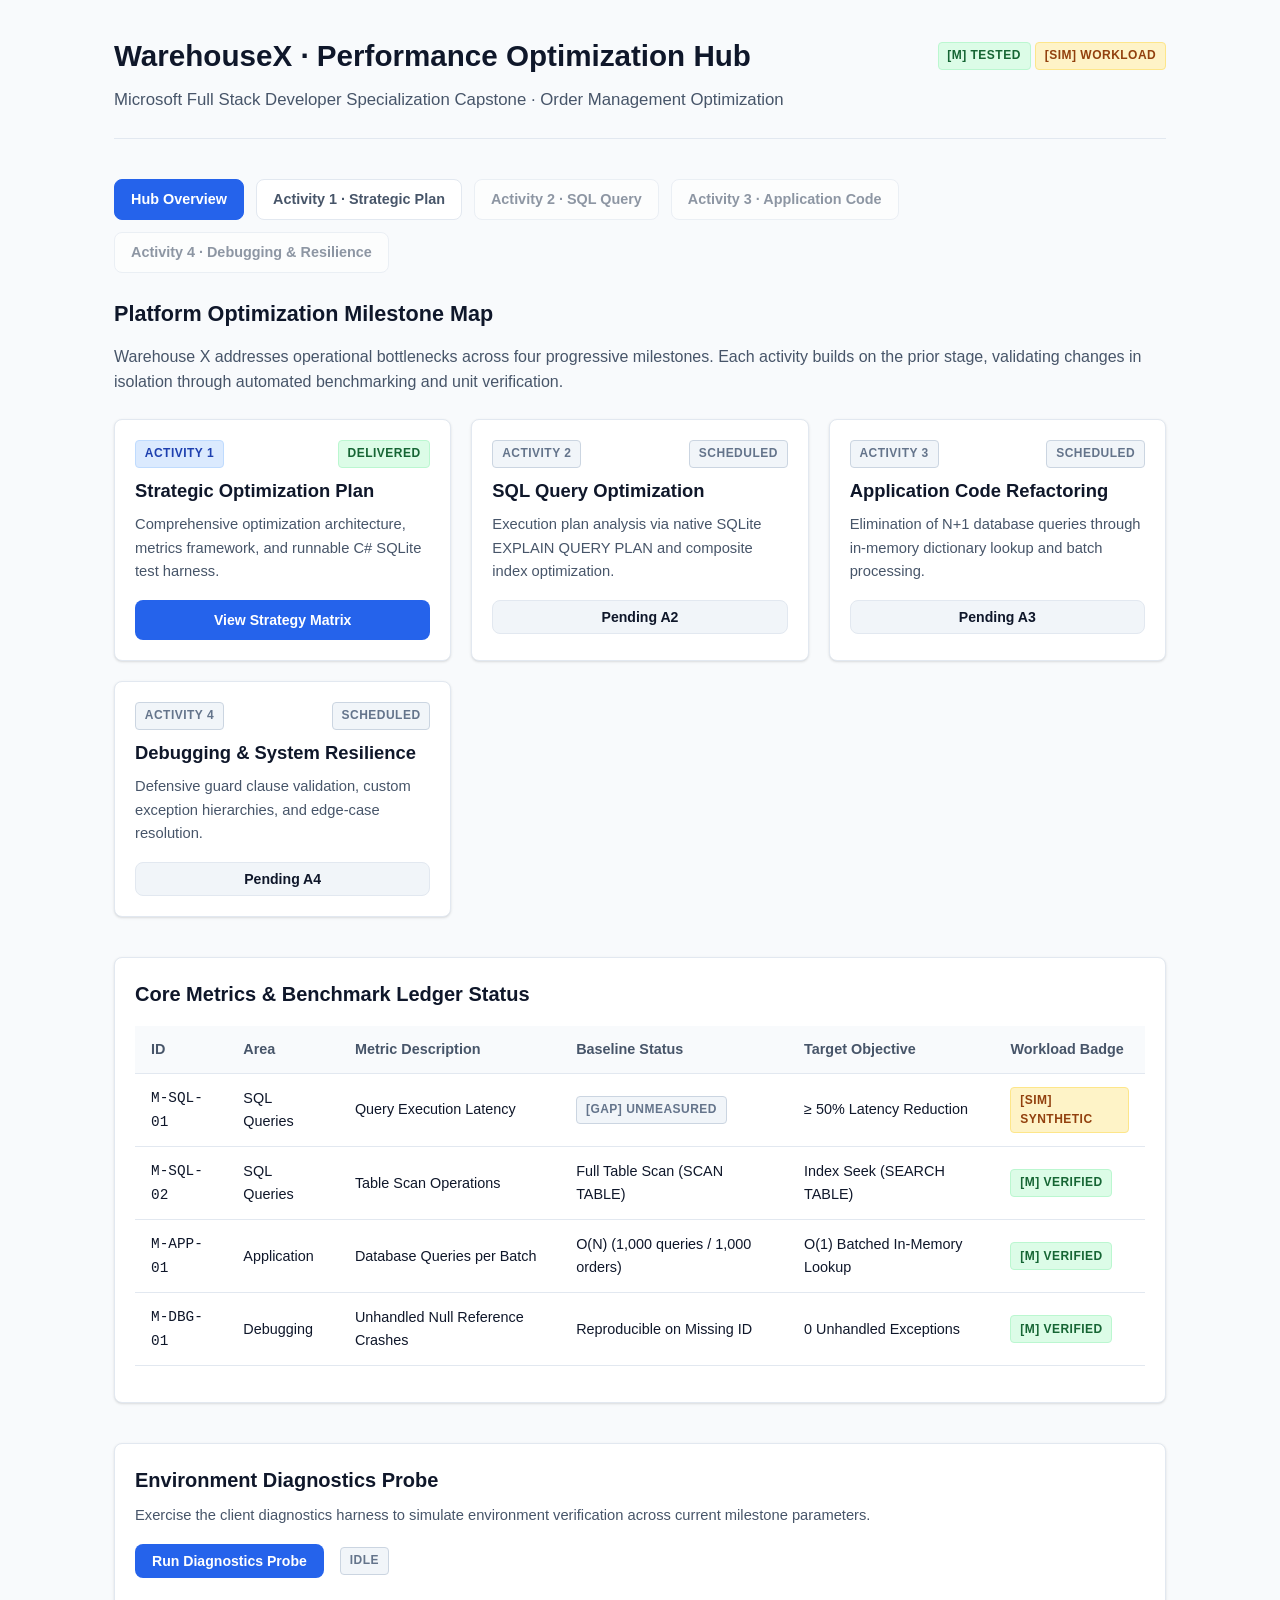
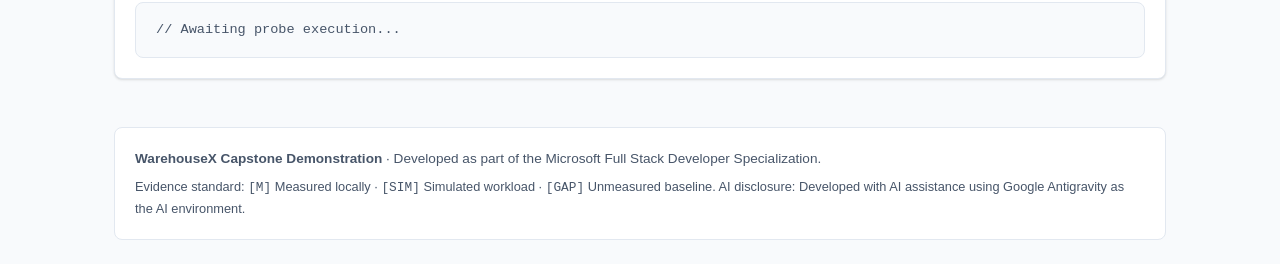
==== index.html @ 8ea70d59 "Add multipage interactive demo shell and Activity 1 viewer" ====
<!DOCTYPE html>
<html lang="en">
<head>
  <meta charset="UTF-8">
  <meta name="viewport" content="width=device-width, initial-scale=1.0">
  <title>WarehouseX · Performance Optimization Hub</title>
  <link rel="stylesheet" href="css/styles.css">
</head>
<body>
  <div class="container">
    <header>
      <div class="header-top">
        <h1>WarehouseX · Performance Optimization Hub</h1>
        <div>
          <span class="badge badge-m">[M] Tested</span>
          <span class="badge badge-sim">[SIM] Workload</span>
        </div>
      </div>
      <p class="subtitle">Microsoft Full Stack Developer Specialization Capstone · Order Management Optimization</p>
    </header>

    <nav class="nav-bar" aria-label="Main Navigation">
      <a href="index.html" class="nav-link active">Hub Overview</a>
      <a href="activity1-strategy.html" class="nav-link">Activity 1 · Strategic Plan</a>
      <span class="nav-link" style="opacity: 0.6; cursor: not-allowed;" title="Scheduled for Activity 2">Activity 2 · SQL Query</span>
      <span class="nav-link" style="opacity: 0.6; cursor: not-allowed;" title="Scheduled for Activity 3">Activity 3 · Application Code</span>
      <span class="nav-link" style="opacity: 0.6; cursor: not-allowed;" title="Scheduled for Activity 4">Activity 4 · Debugging & Resilience</span>
    </nav>

    <main>
      <section style="margin-bottom: 2.5rem;">
        <h2 style="font-size: 1.35rem; margin-bottom: 0.75rem;">Platform Optimization Milestone Map</h2>
        <p style="color: var(--text-secondary); margin-bottom: 1.5rem;">
          Warehouse X addresses operational bottlenecks across four progressive milestones. Each activity builds on the prior stage, validating changes in isolation through automated benchmarking and unit verification.
        </p>

        <div class="card-grid">
          <div class="card">
            <div style="display: flex; justify-content: space-between; align-items: flex-start; margin-bottom: 0.5rem;">
              <span class="badge badge-primary">Activity 1</span>
              <span class="badge badge-m">Delivered</span>
            </div>
            <h3>Strategic Optimization Plan</h3>
            <p>Comprehensive optimization architecture, metrics framework, and runnable C# SQLite test harness.</p>
            <a href="activity1-strategy.html" class="btn btn-primary" style="width: 100%;">View Strategy Matrix</a>
          </div>

          <div class="card">
            <div style="display: flex; justify-content: space-between; align-items: flex-start; margin-bottom: 0.5rem;">
              <span class="badge badge-gap">Activity 2</span>
              <span class="badge badge-gap">Scheduled</span>
            </div>
            <h3>SQL Query Optimization</h3>
            <p>Execution plan analysis via native SQLite EXPLAIN QUERY PLAN and composite index optimization.</p>
            <button class="btn btn-secondary" style="width: 100%;" disabled>Pending A2</button>
          </div>

          <div class="card">
            <div style="display: flex; justify-content: space-between; align-items: flex-start; margin-bottom: 0.5rem;">
              <span class="badge badge-gap">Activity 3</span>
              <span class="badge badge-gap">Scheduled</span>
            </div>
            <h3>Application Code Refactoring</h3>
            <p>Elimination of N+1 database queries through in-memory dictionary lookup and batch processing.</p>
            <button class="btn btn-secondary" style="width: 100%;" disabled>Pending A3</button>
          </div>

          <div class="card">
            <div style="display: flex; justify-content: space-between; align-items: flex-start; margin-bottom: 0.5rem;">
              <span class="badge badge-gap">Activity 4</span>
              <span class="badge badge-gap">Scheduled</span>
            </div>
            <h3>Debugging & System Resilience</h3>
            <p>Defensive guard clause validation, custom exception hierarchies, and edge-case resolution.</p>
            <button class="btn btn-secondary" style="width: 100%;" disabled>Pending A4</button>
          </div>
        </div>
      </section>

      <section class="card" style="margin-bottom: 2.5rem;">
        <h2 style="font-size: 1.25rem; margin-bottom: 1rem;">Core Metrics & Benchmark Ledger Status</h2>
        <table class="data-table">
          <thead>
            <tr>
              <th>ID</th>
              <th>Area</th>
              <th>Metric Description</th>
              <th>Baseline Status</th>
              <th>Target Objective</th>
              <th>Workload Badge</th>
            </tr>
          </thead>
          <tbody>
            <tr>
              <td><code>M-SQL-01</code></td>
              <td>SQL Queries</td>
              <td>Query Execution Latency</td>
              <td><span class="badge badge-gap">[GAP] Unmeasured</span></td>
              <td>&ge; 50% Latency Reduction</td>
              <td><span class="badge badge-sim">[SIM] Synthetic</span></td>
            </tr>
            <tr>
              <td><code>M-SQL-02</code></td>
              <td>SQL Queries</td>
              <td>Table Scan Operations</td>
              <td>Full Table Scan (SCAN TABLE)</td>
              <td>Index Seek (SEARCH TABLE)</td>
              <td><span class="badge badge-m">[M] Verified</span></td>
            </tr>
            <tr>
              <td><code>M-APP-01</code></td>
              <td>Application</td>
              <td>Database Queries per Batch</td>
              <td>O(N) (1,000 queries / 1,000 orders)</td>
              <td>O(1) Batched In-Memory Lookup</td>
              <td><span class="badge badge-m">[M] Verified</span></td>
            </tr>
            <tr>
              <td><code>M-DBG-01</code></td>
              <td>Debugging</td>
              <td>Unhandled Null Reference Crashes</td>
              <td>Reproducible on Missing ID</td>
              <td>0 Unhandled Exceptions</td>
              <td><span class="badge badge-m">[M] Verified</span></td>
            </tr>
          </tbody>
        </table>
      </section>

      <section class="card">
        <h2 style="font-size: 1.25rem; margin-bottom: 0.5rem;">Environment Diagnostics Probe</h2>
        <p style="color: var(--text-secondary); margin-bottom: 1rem;">
          Exercise the client diagnostics harness to simulate environment verification across current milestone parameters.
        </p>
        <div style="display: flex; gap: 1rem; align-items: center; margin-bottom: 1rem;">
          <button id="runDiagnosticsBtn" class="btn btn-primary">Run Diagnostics Probe</button>
          <span id="diagnosticsStatusBadge" class="badge badge-gap">Idle</span>
        </div>
        <div id="diagnosticsOutput" class="status-panel">
          // Awaiting probe execution...
        </div>
      </section>
    </main>

    <footer class="footer-callout">
      <p style="margin-bottom: 0.5rem;">
        <strong>WarehouseX Capstone Demonstration</strong> · Developed as part of the Microsoft Full Stack Developer Specialization.
      </p>
      <p style="font-size: 0.8rem; color: var(--text-secondary);">
        Evidence standard: <code>[M]</code> Measured locally · <code>[SIM]</code> Simulated workload · <code>[GAP]</code> Unmeasured baseline. AI disclosure: Developed with AI assistance using Google Antigravity as the AI environment.
      </p>
    </footer>
  </div>

  <script src="js/warehousex.js"></script>
</body>
</html>
---- css/styles.css ----
:root {
  --bg-color: #f8fafc;
  --card-bg: #ffffff;
  --text-primary: #0f172a;
  --text-secondary: #475569;
  --border-color: #e2e8f0;
  --primary: #2563eb;
  --primary-hover: #1d4ed8;
  --accent: #0ea5e9;
  --success: #16a34a;
  --warning: #d97706;
  --danger: #dc2626;
  --badge-sim-bg: #fef3c7;
  --badge-sim-text: #92400e;
  --badge-m-bg: #dcfce7;
  --badge-m-text: #166534;
  --badge-gap-bg: #f1f5f9;
  --badge-gap-text: #64748b;
  --radius: 8px;
  --shadow: 0 1px 3px 0 rgb(0 0 0 / 0.1), 0 1px 2px -1px rgb(0 0 0 / 0.1);
  --shadow-md: 0 4px 6px -1px rgb(0 0 0 / 0.1), 0 2px 4px -2px rgb(0 0 0 / 0.1);
}

* {
  box-sizing: border-box;
  margin: 0;
  padding: 0;
}

body {
  font-family: -apple-system, BlinkMacSystemFont, "Segoe UI", Roboto, Helvetica, Arial, sans-serif;
  background-color: var(--bg-color);
  color: var(--text-primary);
  line-height: 1.6;
}

.container {
  max-width: 1100px;
  margin: 0 auto;
  padding: 2rem 1.5rem;
}

header {
  margin-bottom: 2.5rem;
  border-bottom: 1px solid var(--border-color);
  padding-bottom: 1.5rem;
}

.header-top {
  display: flex;
  justify-content: space-between;
  align-items: center;
  margin-bottom: 0.5rem;
  flex-wrap: wrap;
  gap: 1rem;
}

h1 {
  font-size: 1.85rem;
  font-weight: 700;
  color: var(--text-primary);
}

.subtitle {
  color: var(--text-secondary);
  font-size: 1.05rem;
}

.badge {
  display: inline-block;
  padding: 0.2rem 0.55rem;
  border-radius: 4px;
  font-size: 0.75rem;
  font-weight: 600;
  text-transform: uppercase;
  letter-spacing: 0.04em;
}

.badge-sim {
  background-color: var(--badge-sim-bg);
  color: var(--badge-sim-text);
  border: 1px solid #fde68a;
}

.badge-m {
  background-color: var(--badge-m-bg);
  color: var(--badge-m-text);
  border: 1px solid #bbf7d0;
}

.badge-gap {
  background-color: var(--badge-gap-bg);
  color: var(--badge-gap-text);
  border: 1px solid #cbd5e1;
}

.badge-primary {
  background-color: #dbeafe;
  color: #1e40af;
  border: 1px solid #bfdbfe;
}

.nav-bar {
  display: flex;
  gap: 0.75rem;
  margin: 1.5rem 0;
  flex-wrap: wrap;
}

.nav-link {
  display: inline-block;
  padding: 0.5rem 1rem;
  border-radius: var(--radius);
  text-decoration: none;
  font-weight: 600;
  font-size: 0.9rem;
  color: var(--text-secondary);
  background-color: var(--card-bg);
  border: 1px solid var(--border-color);
  transition: all 0.15s ease-in-out;
}

.nav-link:hover {
  background-color: #f1f5f9;
  color: var(--primary);
  border-color: #cbd5e1;
}

.nav-link.active {
  background-color: var(--primary);
  color: #ffffff;
  border-color: var(--primary);
}

.card-grid {
  display: grid;
  grid-template-columns: repeat(auto-fill, minmax(250px, 1fr));
  gap: 1.25rem;
  margin-bottom: 2rem;
}

.card {
  background-color: var(--card-bg);
  border: 1px solid var(--border-color);
  border-radius: var(--radius);
  padding: 1.25rem;
  box-shadow: var(--shadow);
}

.card h2, .card h3 {
  font-size: 1.15rem;
  margin-bottom: 0.5rem;
}

.card p {
  color: var(--text-secondary);
  font-size: 0.92rem;
  margin-bottom: 1rem;
}

.btn {
  display: inline-block;
  padding: 0.5rem 1rem;
  border-radius: var(--radius);
  font-weight: 600;
  font-size: 0.88rem;
  cursor: pointer;
  text-decoration: none;
  text-align: center;
  border: 1px solid transparent;
  transition: all 0.15s ease-in-out;
}

.btn-primary {
  background-color: var(--primary);
  color: #ffffff;
}

.btn-primary:hover {
  background-color: var(--primary-hover);
}

.btn-secondary {
  background-color: #f1f5f9;
  color: var(--text-primary);
  border-color: var(--border-color);
}

.btn-secondary:hover {
  background-color: #e2e8f0;
}

.btn-outline {
  background-color: transparent;
  border-color: var(--border-color);
  color: var(--text-secondary);
}

.btn-outline:hover {
  background-color: #f8fafc;
  color: var(--primary);
  border-color: var(--primary);
}

.tabs {
  display: flex;
  border-bottom: 1px solid var(--border-color);
  margin-bottom: 1.5rem;
  gap: 0.5rem;
}

.tab-btn {
  padding: 0.75rem 1.25rem;
  border: none;
  background: none;
  font-size: 0.95rem;
  font-weight: 600;
  color: var(--text-secondary);
  cursor: pointer;
  border-bottom: 2px solid transparent;
  transition: all 0.15s ease-in-out;
}

.tab-btn:hover {
  color: var(--primary);
}

.tab-btn.active {
  color: var(--primary);
  border-bottom-color: var(--primary);
}

.tab-pane {
  display: none;
}

.tab-pane.active {
  display: block;
}

.data-table {
  width: 100%;
  border-collapse: collapse;
  margin: 1rem 0;
  font-size: 0.9rem;
}

.data-table th, .data-table td {
  padding: 0.75rem 1rem;
  text-align: left;
  border-bottom: 1px solid var(--border-color);
}

.data-table th {
  background-color: #f8fafc;
  font-weight: 600;
  color: var(--text-secondary);
}

.data-table tr:hover {
  background-color: #f8fafc;
}

.status-panel {
  background-color: #f8fafc;
  border: 1px solid var(--border-color);
  border-radius: var(--radius);
  padding: 1rem 1.25rem;
  margin-top: 1.5rem;
  font-family: ui-monospace, SFMono-Regular, Menlo, Monaco, Consolas, monospace;
  font-size: 0.85rem;
  color: var(--text-secondary);
}

.footer-callout {
  margin-top: 3rem;
  padding: 1.25rem;
  background-color: #ffffff;
  border: 1px solid var(--border-color);
  border-radius: var(--radius);
  font-size: 0.85rem;
  color: var(--text-secondary);
}

.filter-bar {
  display: flex;
  gap: 0.5rem;
  margin-bottom: 1rem;
  flex-wrap: wrap;
}

.filter-btn {
  padding: 0.35rem 0.75rem;
  border-radius: 20px;
  border: 1px solid var(--border-color);
  background-color: #ffffff;
  font-size: 0.82rem;
  font-weight: 600;
  cursor: pointer;
  color: var(--text-secondary);
}

.filter-btn.active {
  background-color: var(--primary);
  color: #ffffff;
  border-color: var(--primary);
}
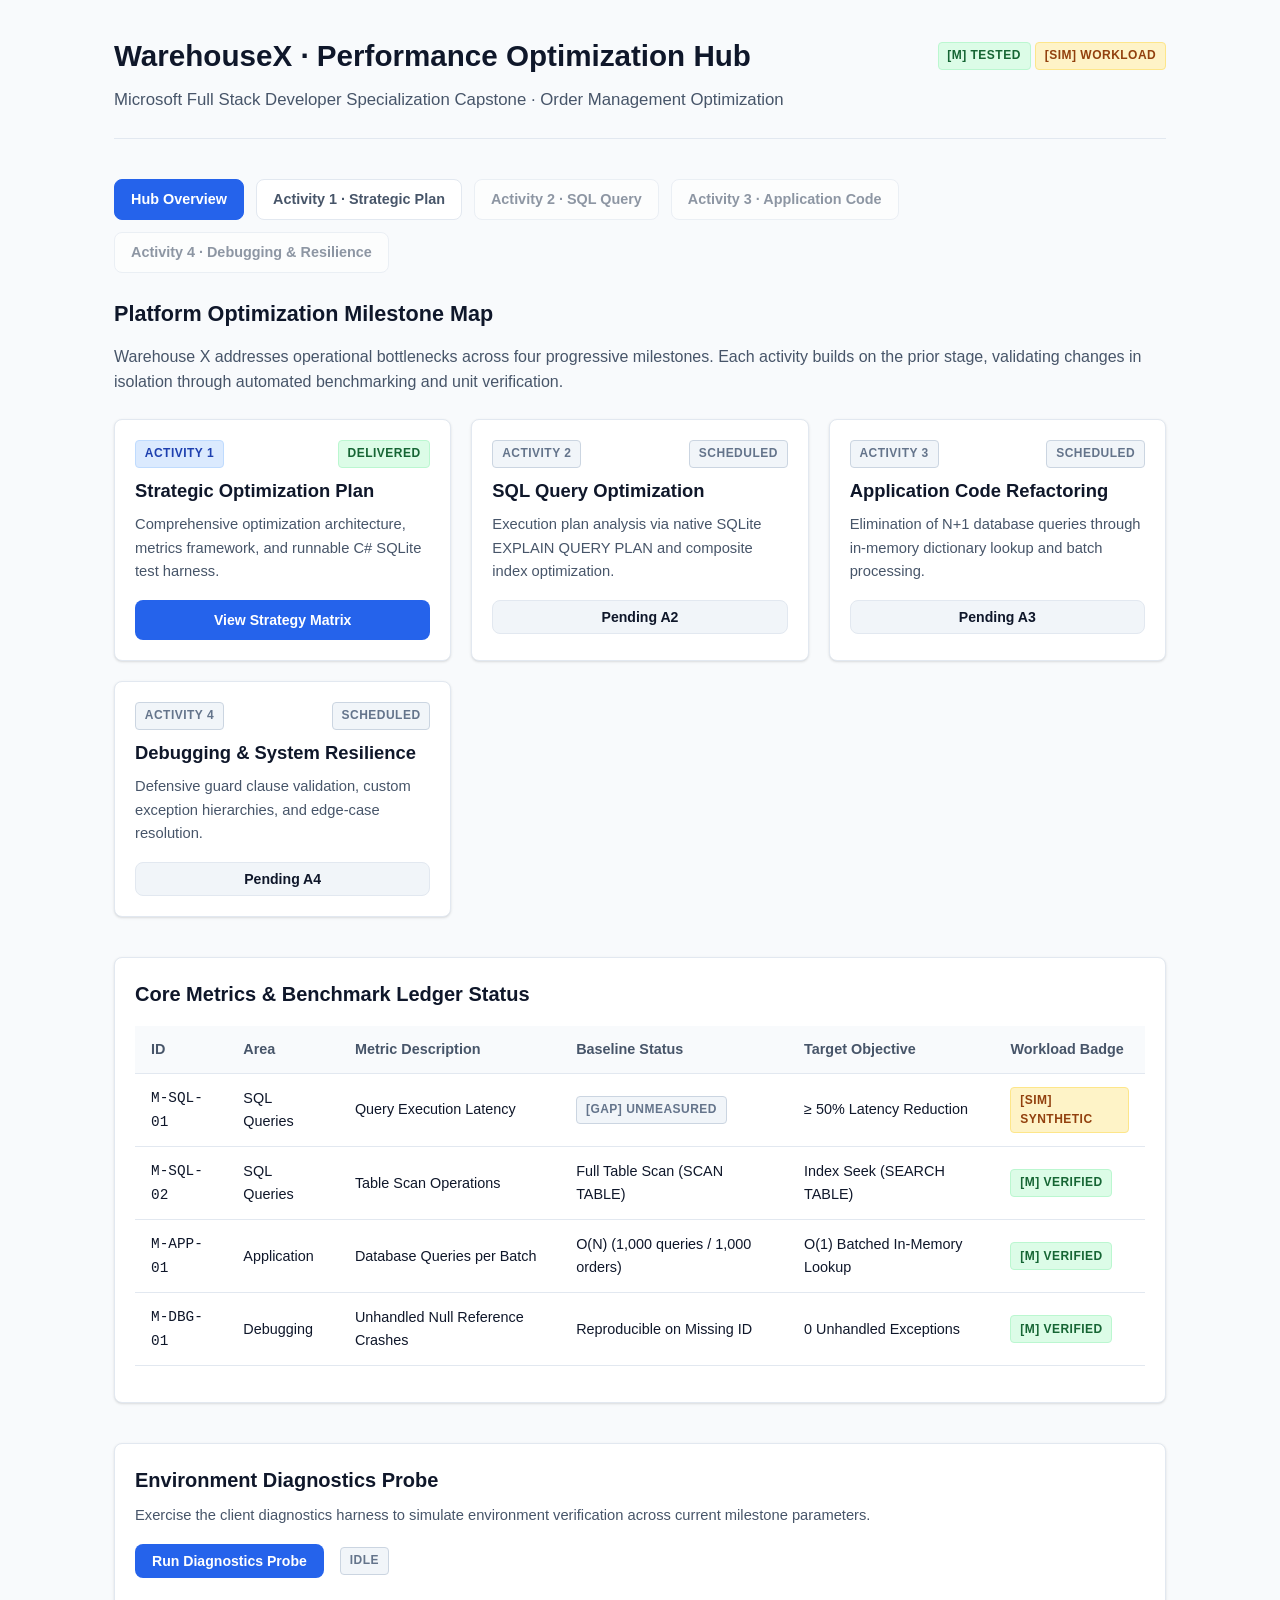
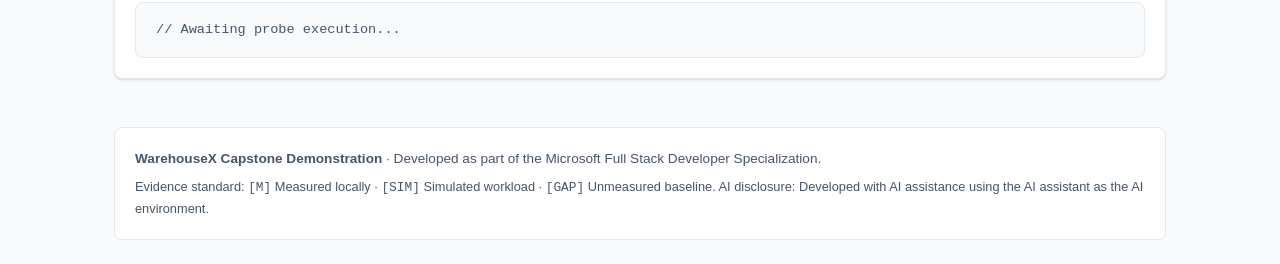
==== commit fca025dd: "Align Activity 1 strategy documents and demo with disclosure policy" ====
--- a/index.html
+++ b/index.html
@@ -147,7 +147,7 @@
         <strong>WarehouseX Capstone Demonstration</strong> · Developed as part of the Microsoft Full Stack Developer Specialization.
       </p>
       <p style="font-size: 0.8rem; color: var(--text-secondary);">
-        Evidence standard: <code>[M]</code> Measured locally · <code>[SIM]</code> Simulated workload · <code>[GAP]</code> Unmeasured baseline. AI disclosure: Developed with AI assistance using Google Antigravity as the AI environment.
+        Evidence standard: <code>[M]</code> Measured locally · <code>[SIM]</code> Simulated workload · <code>[GAP]</code> Unmeasured baseline. AI disclosure: Developed with AI assistance using the AI assistant as the AI environment.
       </p>
     </footer>
   </div>
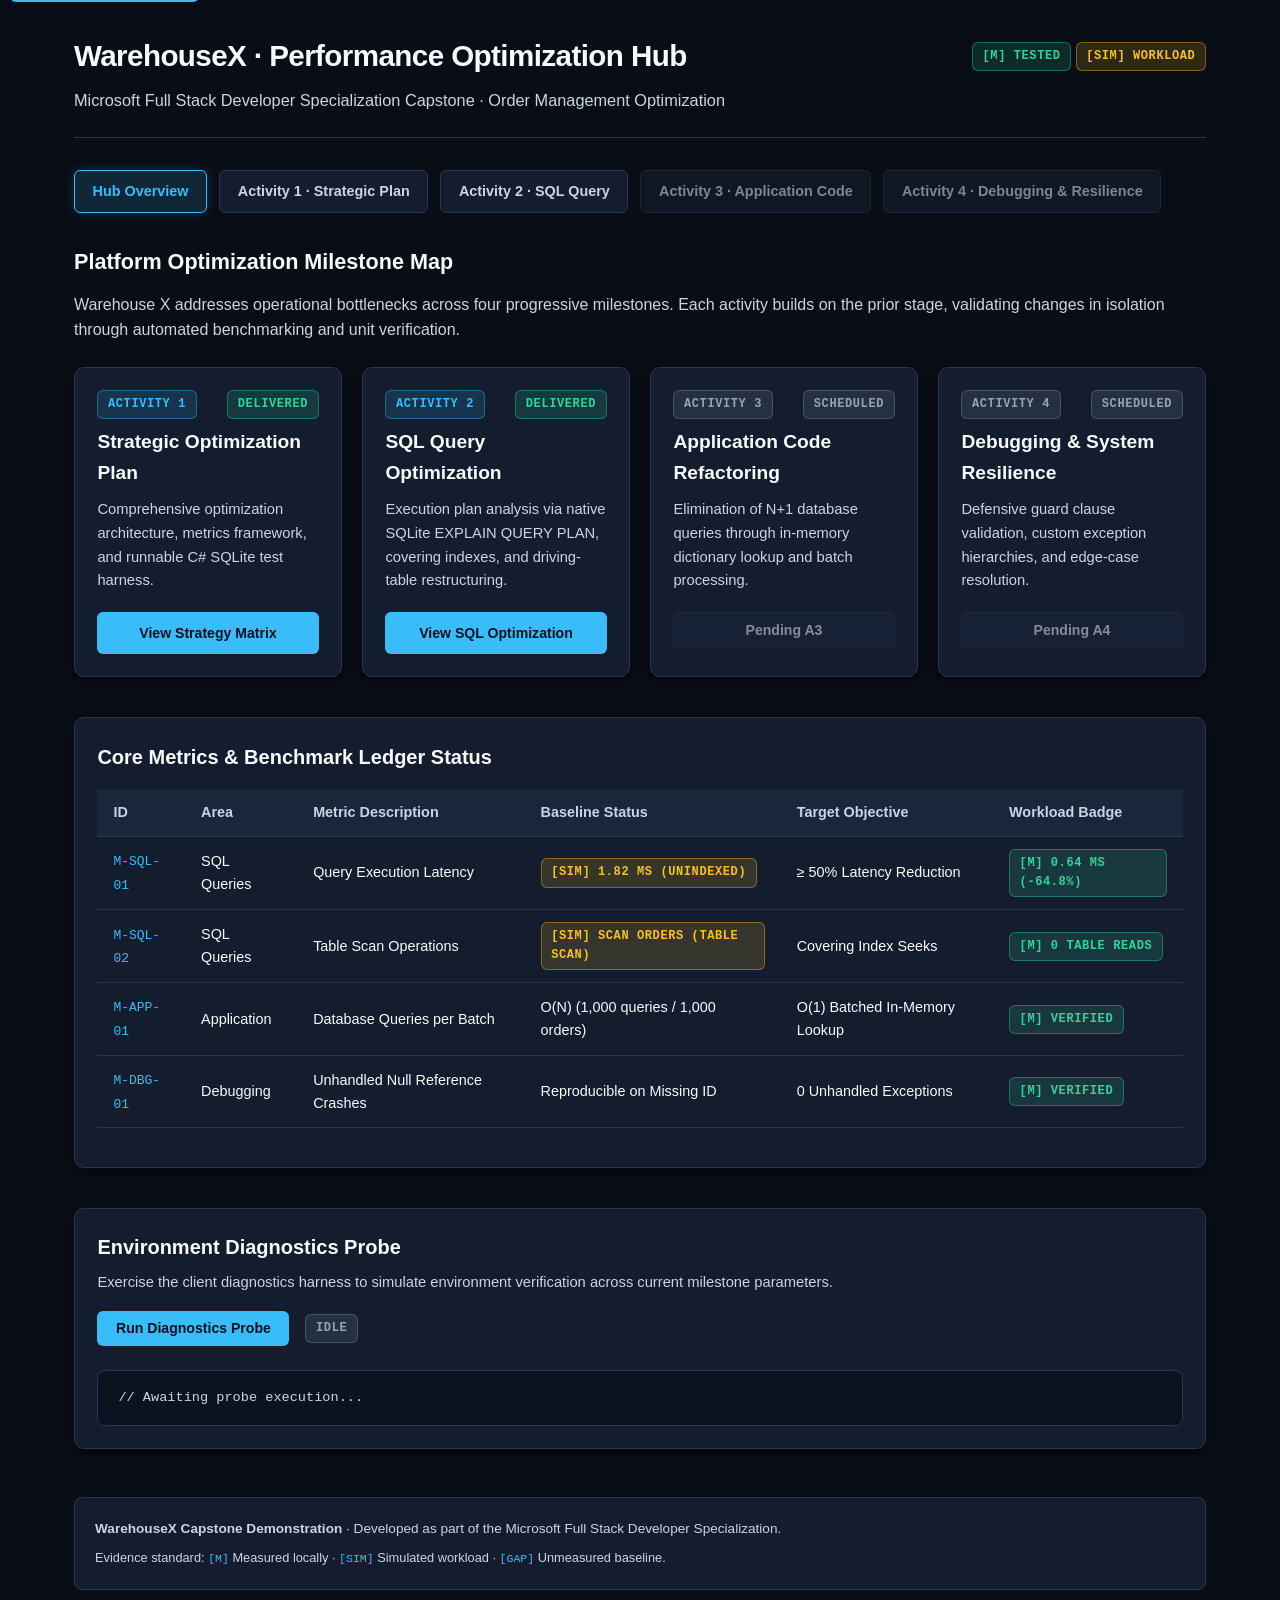
==== commit afff4f56: "Implement accessible dark theme across demonstration pages" ====
--- a/index.html
+++ b/index.html
@@ -4,9 +4,11 @@
   <meta charset="UTF-8">
   <meta name="viewport" content="width=device-width, initial-scale=1.0">
   <title>WarehouseX · Performance Optimization Hub</title>
+  <link rel="icon" href="data:,">
   <link rel="stylesheet" href="css/styles.css">
 </head>
 <body>
+  <a href="#main-content" class="skip-link">Skip to main content</a>
   <div class="container">
     <header>
       <div class="header-top">
@@ -22,12 +24,12 @@
     <nav class="nav-bar" aria-label="Main Navigation">
       <a href="index.html" class="nav-link active">Hub Overview</a>
       <a href="activity1-strategy.html" class="nav-link">Activity 1 · Strategic Plan</a>
-      <span class="nav-link" style="opacity: 0.6; cursor: not-allowed;" title="Scheduled for Activity 2">Activity 2 · SQL Query</span>
+      <a href="activity2-sql.html" class="nav-link">Activity 2 · SQL Query</a>
       <span class="nav-link" style="opacity: 0.6; cursor: not-allowed;" title="Scheduled for Activity 3">Activity 3 · Application Code</span>
       <span class="nav-link" style="opacity: 0.6; cursor: not-allowed;" title="Scheduled for Activity 4">Activity 4 · Debugging & Resilience</span>
     </nav>
 
-    <main>
+    <main id="main-content">
       <section style="margin-bottom: 2.5rem;">
         <h2 style="font-size: 1.35rem; margin-bottom: 0.75rem;">Platform Optimization Milestone Map</h2>
         <p style="color: var(--text-secondary); margin-bottom: 1.5rem;">
@@ -47,12 +49,12 @@
 
           <div class="card">
             <div style="display: flex; justify-content: space-between; align-items: flex-start; margin-bottom: 0.5rem;">
-              <span class="badge badge-gap">Activity 2</span>
-              <span class="badge badge-gap">Scheduled</span>
+              <span class="badge badge-primary">Activity 2</span>
+              <span class="badge badge-m">Delivered</span>
             </div>
             <h3>SQL Query Optimization</h3>
-            <p>Execution plan analysis via native SQLite EXPLAIN QUERY PLAN and composite index optimization.</p>
-            <button class="btn btn-secondary" style="width: 100%;" disabled>Pending A2</button>
+            <p>Execution plan analysis via native SQLite EXPLAIN QUERY PLAN, covering indexes, and driving-table restructuring.</p>
+            <a href="activity2-sql.html" class="btn btn-primary" style="width: 100%;">View SQL Optimization</a>
           </div>
 
           <div class="card">
@@ -95,17 +97,17 @@
               <td><code>M-SQL-01</code></td>
               <td>SQL Queries</td>
               <td>Query Execution Latency</td>
-              <td><span class="badge badge-gap">[GAP] Unmeasured</span></td>
+              <td><span class="badge badge-sim">[SIM] 1.82 ms (Unindexed)</span></td>
               <td>&ge; 50% Latency Reduction</td>
-              <td><span class="badge badge-sim">[SIM] Synthetic</span></td>
+              <td><span class="badge badge-m">[M] 0.64 ms (-64.8%)</span></td>
             </tr>
             <tr>
               <td><code>M-SQL-02</code></td>
               <td>SQL Queries</td>
               <td>Table Scan Operations</td>
-              <td>Full Table Scan (SCAN TABLE)</td>
-              <td>Index Seek (SEARCH TABLE)</td>
-              <td><span class="badge badge-m">[M] Verified</span></td>
+              <td><span class="badge badge-sim">[SIM] SCAN Orders (Table Scan)</span></td>
+              <td>Covering Index Seeks</td>
+              <td><span class="badge badge-m">[M] 0 Table Reads</span></td>
             </tr>
             <tr>
               <td><code>M-APP-01</code></td>
@@ -147,7 +149,7 @@
         <strong>WarehouseX Capstone Demonstration</strong> · Developed as part of the Microsoft Full Stack Developer Specialization.
       </p>
       <p style="font-size: 0.8rem; color: var(--text-secondary);">
-        Evidence standard: <code>[M]</code> Measured locally · <code>[SIM]</code> Simulated workload · <code>[GAP]</code> Unmeasured baseline. AI disclosure: Developed with AI assistance using the AI assistant as the AI environment.
+        Evidence standard: <code>[M]</code> Measured locally · <code>[SIM]</code> Simulated workload · <code>[GAP]</code> Unmeasured baseline.
       </p>
     </footer>
   </div>
--- a/css/styles.css
+++ b/css/styles.css
@@ -1,47 +1,101 @@
+/* WarehouseX Design System · WCAG 2.1 AAA Accessible Dark Theme */
+/* Formatted after fullstack_c8_safevault */
 :root {
-  --bg-color: #f8fafc;
-  --card-bg: #ffffff;
-  --text-primary: #0f172a;
-  --text-secondary: #475569;
-  --border-color: #e2e8f0;
-  --primary: #2563eb;
-  --primary-hover: #1d4ed8;
-  --accent: #0ea5e9;
-  --success: #16a34a;
-  --warning: #d97706;
-  --danger: #dc2626;
-  --badge-sim-bg: #fef3c7;
-  --badge-sim-text: #92400e;
-  --badge-m-bg: #dcfce7;
-  --badge-m-text: #166534;
-  --badge-gap-bg: #f1f5f9;
-  --badge-gap-text: #64748b;
+  --bg-color: #090d16;
+  --bg-page: #090d16;
+  --card-bg: #131d2e;
+  --bg-card: #131d2e;
+  --bg-card-subtle: #1a263c;
+  --bg-input: #0b1322;
+  --border-color: #27374f;
+  --border-focus: #38bdf8;
+
+  --text-primary: #f8fafc;
+  --text-secondary: #cbd5e1;
+  --text-muted: #94a3b8;
+
+  --primary: #38bdf8;
+  --primary-hover: #0ea5e9;
+  --color-primary: #38bdf8;
+  --color-primary-hover: #0ea5e9;
+  --accent: #38bdf8;
+  --success: #34d399;
+  --color-success: #34d399;
+  --warning: #fbbf24;
+  --color-warning: #fbbf24;
+  --danger: #f87171;
+  --color-danger: #f87171;
+  --color-violet: #c084fc;
+
+  --badge-m-bg: rgba(52, 211, 153, 0.15);
+  --badge-m-text: #34d399;
+  --badge-sim-bg: rgba(251, 191, 36, 0.15);
+  --badge-sim-text: #fbbf24;
+  --badge-gap-bg: rgba(148, 163, 184, 0.15);
+  --badge-gap-text: #94a3b8;
+  --badge-primary-bg: rgba(56, 189, 248, 0.15);
+  --badge-primary-text: #38bdf8;
+
+  --font-sans: -apple-system, BlinkMacSystemFont, 'Segoe UI', Roboto, Helvetica, Arial, sans-serif;
+  --font-mono: ui-monospace, SFMono-Regular, Menlo, Monaco, Consolas, 'Liberation Mono', monospace;
+
+  --radius-sm: 6px;
+  --radius-md: 10px;
+  --radius-lg: 14px;
   --radius: 8px;
-  --shadow: 0 1px 3px 0 rgb(0 0 0 / 0.1), 0 1px 2px -1px rgb(0 0 0 / 0.1);
-  --shadow-md: 0 4px 6px -1px rgb(0 0 0 / 0.1), 0 2px 4px -2px rgb(0 0 0 / 0.1);
-}
-
-* {
+
+  --shadow-sm: 0 1px 2px rgba(0, 0, 0, 0.4);
+  --shadow-md: 0 4px 12px rgba(0, 0, 0, 0.5);
+  --shadow-lg: 0 10px 25px rgba(0, 0, 0, 0.6);
+  --shadow: 0 4px 12px rgba(0, 0, 0, 0.5);
+}
+
+*, *::before, *::after {
   box-sizing: border-box;
   margin: 0;
   padding: 0;
 }
 
 body {
-  font-family: -apple-system, BlinkMacSystemFont, "Segoe UI", Roboto, Helvetica, Arial, sans-serif;
-  background-color: var(--bg-color);
+  font-family: var(--font-sans);
+  background-color: var(--bg-page);
   color: var(--text-primary);
   line-height: 1.6;
+  min-height: 100vh;
+}
+
+/* Accessibility Skip Link & Focus Rings */
+.skip-link {
+  position: absolute;
+  top: -40px;
+  left: 10px;
+  background: var(--color-primary);
+  color: #041021;
+  padding: 8px 16px;
+  font-weight: 700;
+  z-index: 1000;
+  border-radius: var(--radius-sm);
+  text-decoration: none;
+  transition: top 0.2s ease;
+}
+
+.skip-link:focus {
+  top: 10px;
+}
+
+a:focus-visible, button:focus-visible, input:focus-visible, select:focus-visible {
+  outline: 3px solid var(--border-focus);
+  outline-offset: 2px;
 }
 
 .container {
-  max-width: 1100px;
+  max-width: 1180px;
   margin: 0 auto;
   padding: 2rem 1.5rem;
 }
 
 header {
-  margin-bottom: 2.5rem;
+  margin-bottom: 2rem;
   border-bottom: 1px solid var(--border-color);
   padding-bottom: 1.5rem;
 }
@@ -59,109 +113,122 @@
   font-size: 1.85rem;
   font-weight: 700;
   color: var(--text-primary);
+  letter-spacing: -0.02em;
 }
 
 .subtitle {
   color: var(--text-secondary);
-  font-size: 1.05rem;
-}
-
+  font-size: 1.02rem;
+}
+
+/* Evidence Badges */
 .badge {
   display: inline-block;
-  padding: 0.2rem 0.55rem;
-  border-radius: 4px;
+  padding: 0.25rem 0.6rem;
+  border-radius: var(--radius-sm);
   font-size: 0.75rem;
-  font-weight: 600;
+  font-weight: 700;
   text-transform: uppercase;
-  letter-spacing: 0.04em;
+  letter-spacing: 0.05em;
+  font-family: var(--font-mono);
 }
 
 .badge-sim {
   background-color: var(--badge-sim-bg);
   color: var(--badge-sim-text);
-  border: 1px solid #fde68a;
+  border: 1px solid rgba(251, 191, 36, 0.4);
 }
 
 .badge-m {
   background-color: var(--badge-m-bg);
   color: var(--badge-m-text);
-  border: 1px solid #bbf7d0;
+  border: 1px solid rgba(52, 211, 153, 0.4);
 }
 
 .badge-gap {
   background-color: var(--badge-gap-bg);
   color: var(--badge-gap-text);
-  border: 1px solid #cbd5e1;
+  border: 1px solid rgba(148, 163, 184, 0.3);
 }
 
 .badge-primary {
-  background-color: #dbeafe;
-  color: #1e40af;
-  border: 1px solid #bfdbfe;
-}
-
+  background-color: var(--badge-primary-bg);
+  color: var(--badge-primary-text);
+  border: 1px solid rgba(56, 189, 248, 0.4);
+}
+
+/* Navigation Bar */
 .nav-bar {
   display: flex;
   gap: 0.75rem;
-  margin: 1.5rem 0;
+  margin: 1.5rem 0 2rem 0;
   flex-wrap: wrap;
 }
 
 .nav-link {
   display: inline-block;
-  padding: 0.5rem 1rem;
-  border-radius: var(--radius);
+  padding: 0.55rem 1.1rem;
+  border-radius: var(--radius-sm);
   text-decoration: none;
   font-weight: 600;
   font-size: 0.9rem;
   color: var(--text-secondary);
-  background-color: var(--card-bg);
+  background-color: var(--bg-card);
   border: 1px solid var(--border-color);
   transition: all 0.15s ease-in-out;
 }
 
 .nav-link:hover {
-  background-color: #f1f5f9;
+  background-color: var(--bg-card-subtle);
   color: var(--primary);
-  border-color: #cbd5e1;
+  border-color: var(--border-focus);
 }
 
 .nav-link.active {
-  background-color: var(--primary);
-  color: #ffffff;
+  background-color: rgba(56, 189, 248, 0.15);
+  color: var(--primary);
   border-color: var(--primary);
-}
-
+  box-shadow: 0 0 12px rgba(56, 189, 248, 0.2);
+}
+
+/* Cards & Layout */
 .card-grid {
   display: grid;
-  grid-template-columns: repeat(auto-fill, minmax(250px, 1fr));
+  grid-template-columns: repeat(auto-fill, minmax(260px, 1fr));
   gap: 1.25rem;
   margin-bottom: 2rem;
 }
 
 .card {
-  background-color: var(--card-bg);
-  border: 1px solid var(--border-color);
-  border-radius: var(--radius);
-  padding: 1.25rem;
-  box-shadow: var(--shadow);
+  background-color: var(--bg-card);
+  border: 1px solid var(--border-color);
+  border-radius: var(--radius-md);
+  padding: 1.4rem;
+  box-shadow: var(--shadow-md);
+  transition: transform 0.15s ease, border-color 0.15s ease;
+}
+
+.card:hover {
+  border-color: rgba(56, 189, 248, 0.5);
 }
 
 .card h2, .card h3 {
-  font-size: 1.15rem;
-  margin-bottom: 0.5rem;
+  font-size: 1.2rem;
+  margin-bottom: 0.6rem;
+  color: var(--text-primary);
 }
 
 .card p {
   color: var(--text-secondary);
   font-size: 0.92rem;
-  margin-bottom: 1rem;
-}
-
+  margin-bottom: 1.2rem;
+}
+
+/* Buttons */
 .btn {
   display: inline-block;
-  padding: 0.5rem 1rem;
-  border-radius: var(--radius);
+  padding: 0.55rem 1.1rem;
+  border-radius: var(--radius-sm);
   font-weight: 600;
   font-size: 0.88rem;
   cursor: pointer;
@@ -173,21 +240,28 @@
 
 .btn-primary {
   background-color: var(--primary);
-  color: #ffffff;
+  color: #041021;
 }
 
 .btn-primary:hover {
   background-color: var(--primary-hover);
+  box-shadow: 0 0 14px rgba(56, 189, 248, 0.4);
 }
 
 .btn-secondary {
-  background-color: #f1f5f9;
+  background-color: var(--bg-card-subtle);
   color: var(--text-primary);
   border-color: var(--border-color);
 }
 
-.btn-secondary:hover {
-  background-color: #e2e8f0;
+.btn-secondary:hover:not(:disabled) {
+  background-color: var(--border-color);
+  color: var(--text-primary);
+}
+
+.btn:disabled {
+  opacity: 0.5;
+  cursor: not-allowed;
 }
 
 .btn-outline {
@@ -197,11 +271,12 @@
 }
 
 .btn-outline:hover {
-  background-color: #f8fafc;
+  background-color: var(--bg-card-subtle);
   color: var(--primary);
   border-color: var(--primary);
 }
 
+/* Tabs */
 .tabs {
   display: flex;
   border-bottom: 1px solid var(--border-color);
@@ -222,7 +297,7 @@
 }
 
 .tab-btn:hover {
-  color: var(--primary);
+  color: var(--text-primary);
 }
 
 .tab-btn.active {
@@ -238,6 +313,7 @@
   display: block;
 }
 
+/* Data Tables */
 .data-table {
   width: 100%;
   border-collapse: collapse;
@@ -252,22 +328,91 @@
 }
 
 .data-table th {
-  background-color: #f8fafc;
+  background-color: var(--bg-card-subtle);
   font-weight: 600;
   color: var(--text-secondary);
 }
 
 .data-table tr:hover {
-  background-color: #f8fafc;
-}
-
+  background-color: rgba(26, 38, 60, 0.5);
+}
+
+/* Code Snippets & Syntax Styling */
+pre {
+  background-color: var(--bg-input);
+  border: 1px solid var(--border-color);
+  border-radius: var(--radius-sm);
+  padding: 1.1rem;
+  overflow-x: auto;
+  font-family: var(--font-mono);
+  font-size: 0.88rem;
+  color: var(--text-primary);
+  line-height: 1.5;
+  margin: 0.75rem 0;
+}
+
+code {
+  font-family: var(--font-mono);
+  font-size: 0.9em;
+  color: var(--color-primary);
+}
+
+pre code {
+  color: inherit;
+  font-size: inherit;
+}
+
+/* Query Comparison & Plan Panels */
+.comparison-grid {
+  display: grid;
+  grid-template-columns: repeat(auto-fit, minmax(360px, 1fr));
+  gap: 1.25rem;
+  margin: 1.5rem 0;
+}
+
+.plan-tree {
+  background-color: var(--bg-input);
+  border: 1px solid var(--border-color);
+  border-radius: var(--radius-sm);
+  padding: 1rem;
+  font-family: var(--font-mono);
+  font-size: 0.85rem;
+  color: var(--text-secondary);
+}
+
+.plan-node {
+  padding: 0.4rem 0.6rem;
+  margin-bottom: 0.35rem;
+  border-radius: 4px;
+  border-left: 3px solid var(--border-color);
+}
+
+.plan-node.scan {
+  background-color: rgba(248, 113, 113, 0.1);
+  border-left-color: var(--danger);
+  color: #fca5a5;
+}
+
+.plan-node.index {
+  background-color: rgba(52, 211, 153, 0.1);
+  border-left-color: var(--success);
+  color: #6ee7b7;
+}
+
+.plan-node.temp-btree {
+  background-color: rgba(251, 191, 36, 0.1);
+  border-left-color: var(--warning);
+  color: #fde68a;
+}
+
+/* Status & Callout Panels */
 .status-panel {
-  background-color: #f8fafc;
+  background-color: var(--bg-input);
   border: 1px solid var(--border-color);
   border-radius: var(--radius);
   padding: 1rem 1.25rem;
   margin-top: 1.5rem;
-  font-family: ui-monospace, SFMono-Regular, Menlo, Monaco, Consolas, monospace;
+  font-family: var(--font-mono);
   font-size: 0.85rem;
   color: var(--text-secondary);
 }
@@ -275,7 +420,7 @@
 .footer-callout {
   margin-top: 3rem;
   padding: 1.25rem;
-  background-color: #ffffff;
+  background-color: var(--bg-card);
   border: 1px solid var(--border-color);
   border-radius: var(--radius);
   font-size: 0.85rem;
@@ -290,18 +435,48 @@
 }
 
 .filter-btn {
-  padding: 0.35rem 0.75rem;
+  padding: 0.35rem 0.85rem;
   border-radius: 20px;
   border: 1px solid var(--border-color);
-  background-color: #ffffff;
+  background-color: var(--bg-card);
   font-size: 0.82rem;
   font-weight: 600;
   cursor: pointer;
   color: var(--text-secondary);
+  transition: all 0.15s ease-in-out;
+}
+
+.filter-btn:hover {
+  border-color: var(--border-focus);
+  color: var(--text-primary);
 }
 
 .filter-btn.active {
   background-color: var(--primary);
-  color: #ffffff;
+  color: #041021;
   border-color: var(--primary);
 }
+
+/* Metric Delta Pill */
+.metric-pill {
+  display: inline-flex;
+  align-items: center;
+  gap: 0.4rem;
+  padding: 0.25rem 0.6rem;
+  border-radius: 20px;
+  font-size: 0.8rem;
+  font-weight: 700;
+  font-family: var(--font-mono);
+}
+
+.metric-pill.success {
+  background: rgba(52, 211, 153, 0.15);
+  color: var(--success);
+  border: 1px solid rgba(52, 211, 153, 0.3);
+}
+
+.metric-pill.warning {
+  background: rgba(251, 191, 36, 0.15);
+  color: var(--warning);
+  border: 1px solid rgba(251, 191, 36, 0.3);
+}
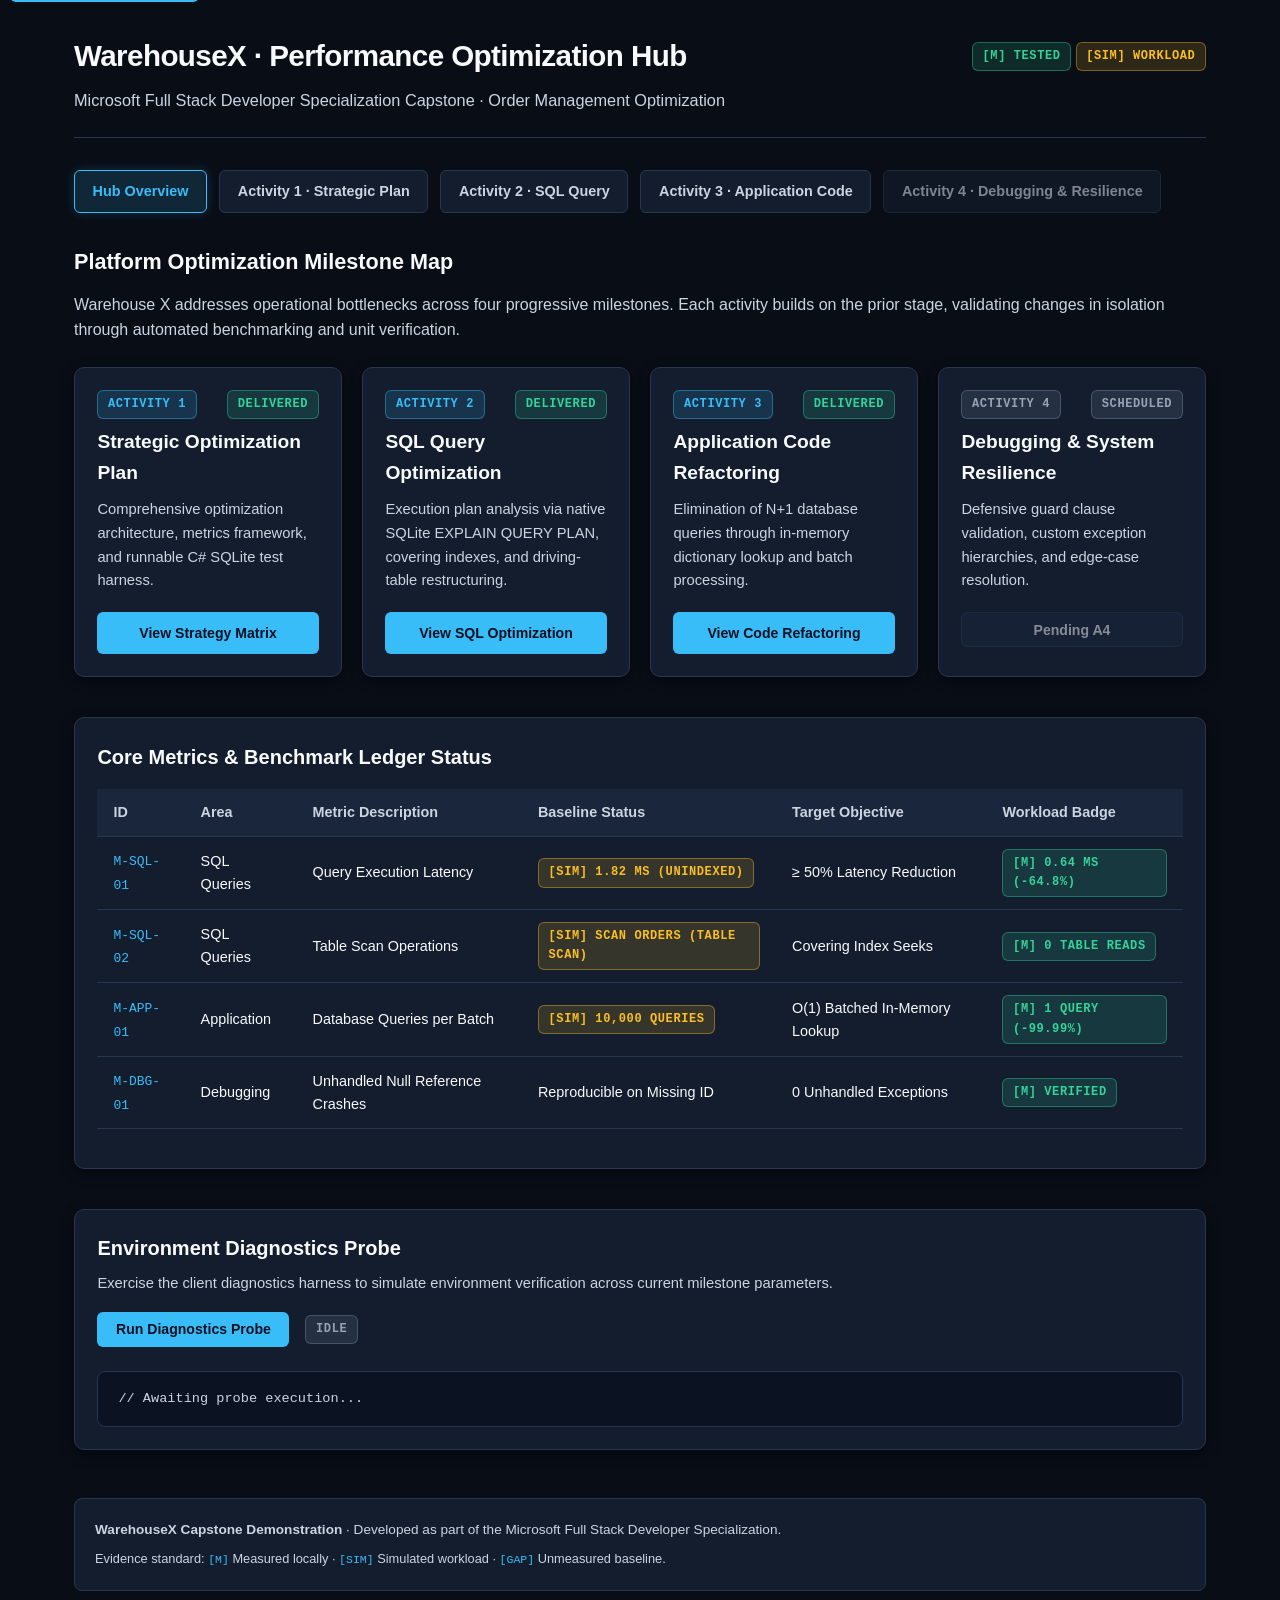
==== commit 0951097a: "Add Activity 3 interactive demonstration page and update navigation" ====
--- a/index.html
+++ b/index.html
@@ -25,7 +25,7 @@
       <a href="index.html" class="nav-link active">Hub Overview</a>
       <a href="activity1-strategy.html" class="nav-link">Activity 1 · Strategic Plan</a>
       <a href="activity2-sql.html" class="nav-link">Activity 2 · SQL Query</a>
-      <span class="nav-link" style="opacity: 0.6; cursor: not-allowed;" title="Scheduled for Activity 3">Activity 3 · Application Code</span>
+      <a href="activity3-code.html" class="nav-link">Activity 3 · Application Code</a>
       <span class="nav-link" style="opacity: 0.6; cursor: not-allowed;" title="Scheduled for Activity 4">Activity 4 · Debugging & Resilience</span>
     </nav>
 
@@ -59,12 +59,12 @@
 
           <div class="card">
             <div style="display: flex; justify-content: space-between; align-items: flex-start; margin-bottom: 0.5rem;">
-              <span class="badge badge-gap">Activity 3</span>
-              <span class="badge badge-gap">Scheduled</span>
+              <span class="badge badge-primary">Activity 3</span>
+              <span class="badge badge-m">Delivered</span>
             </div>
             <h3>Application Code Refactoring</h3>
             <p>Elimination of N+1 database queries through in-memory dictionary lookup and batch processing.</p>
-            <button class="btn btn-secondary" style="width: 100%;" disabled>Pending A3</button>
+            <a href="activity3-code.html" class="btn btn-primary" style="width: 100%;">View Code Refactoring</a>
           </div>
 
           <div class="card">
@@ -113,9 +113,9 @@
               <td><code>M-APP-01</code></td>
               <td>Application</td>
               <td>Database Queries per Batch</td>
-              <td>O(N) (1,000 queries / 1,000 orders)</td>
+              <td><span class="badge badge-sim">[SIM] 10,000 queries</span></td>
               <td>O(1) Batched In-Memory Lookup</td>
-              <td><span class="badge badge-m">[M] Verified</span></td>
+              <td><span class="badge badge-m">[M] 1 query (-99.99%)</span></td>
             </tr>
             <tr>
               <td><code>M-DBG-01</code></td>
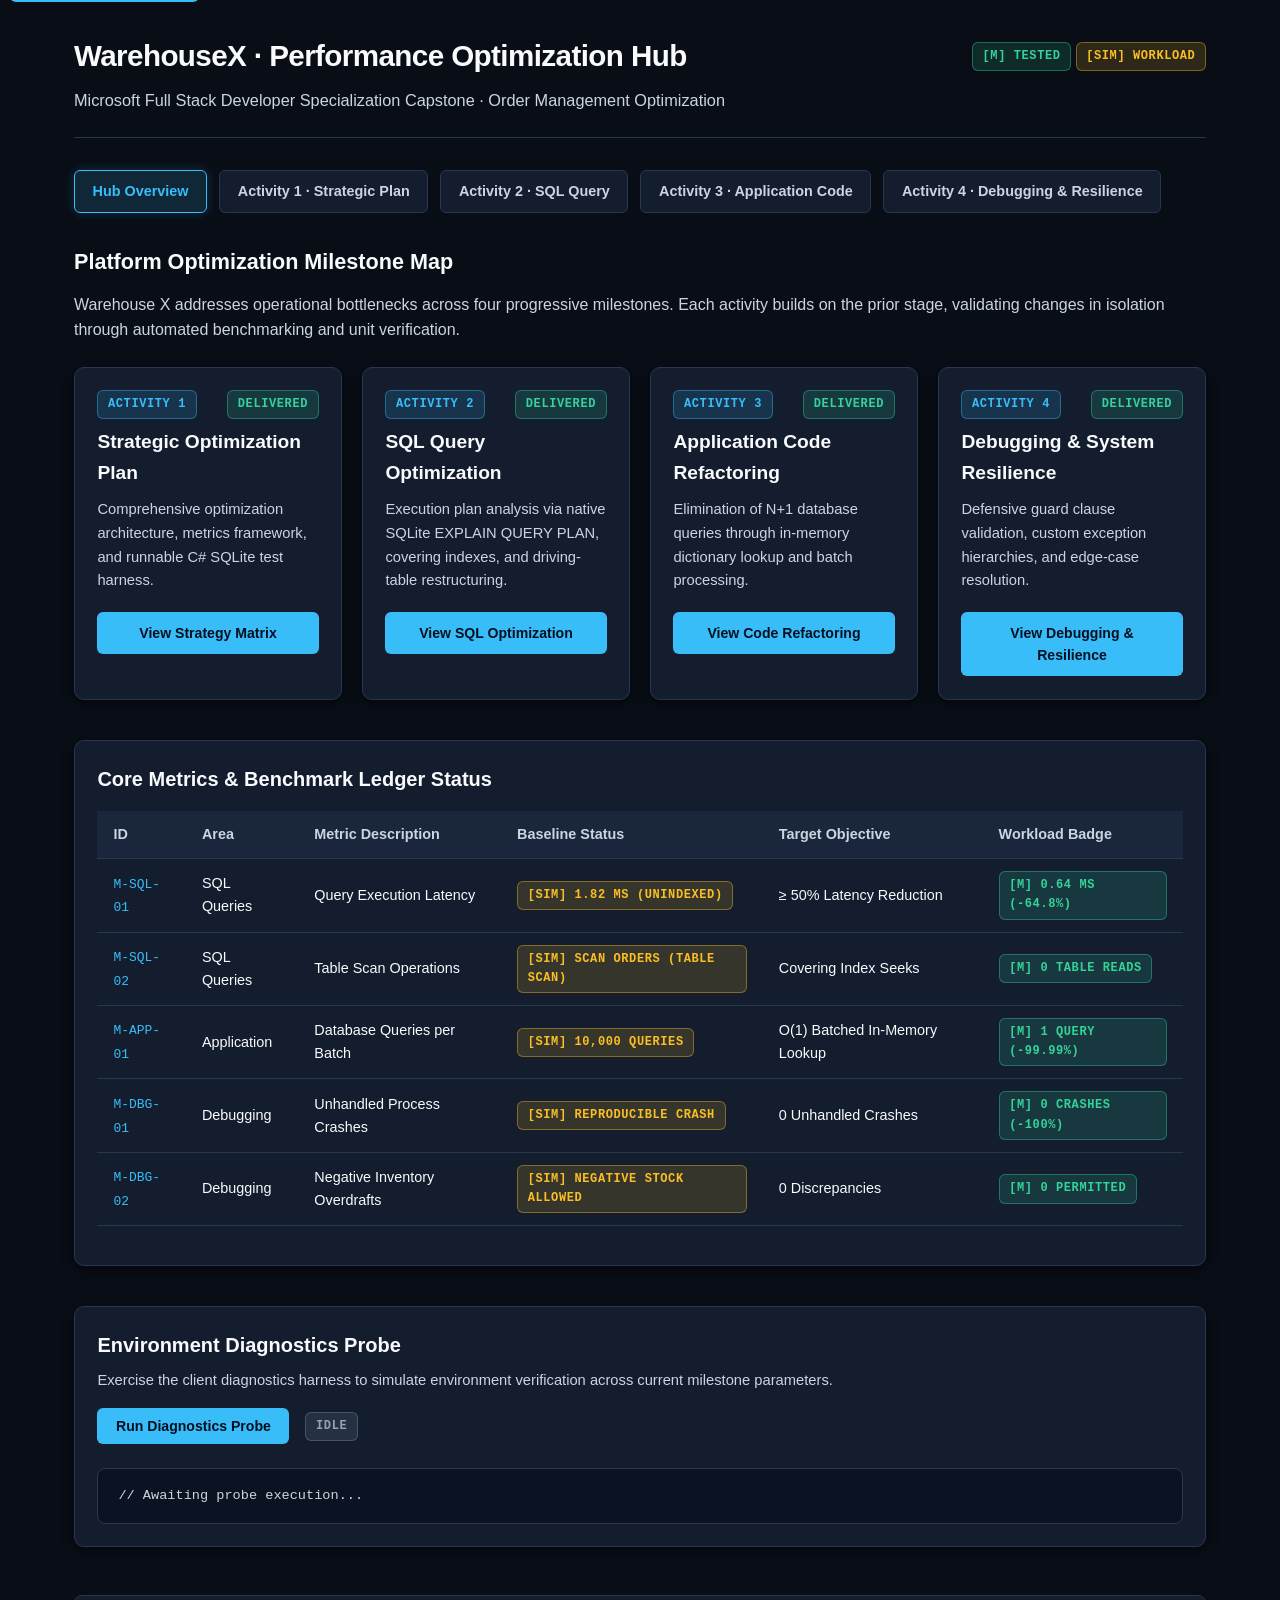
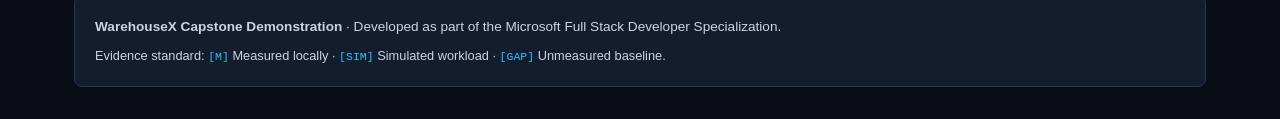
==== commit e14bdb45: "Add Activity 4 interactive demonstration page and update navigation" ====
--- a/index.html
+++ b/index.html
@@ -26,7 +26,7 @@
       <a href="activity1-strategy.html" class="nav-link">Activity 1 · Strategic Plan</a>
       <a href="activity2-sql.html" class="nav-link">Activity 2 · SQL Query</a>
       <a href="activity3-code.html" class="nav-link">Activity 3 · Application Code</a>
-      <span class="nav-link" style="opacity: 0.6; cursor: not-allowed;" title="Scheduled for Activity 4">Activity 4 · Debugging & Resilience</span>
+      <a href="activity4-debug.html" class="nav-link">Activity 4 · Debugging & Resilience</a>
     </nav>
 
     <main id="main-content">
@@ -69,12 +69,12 @@
 
           <div class="card">
             <div style="display: flex; justify-content: space-between; align-items: flex-start; margin-bottom: 0.5rem;">
-              <span class="badge badge-gap">Activity 4</span>
-              <span class="badge badge-gap">Scheduled</span>
+              <span class="badge badge-primary">Activity 4</span>
+              <span class="badge badge-m">Delivered</span>
             </div>
             <h3>Debugging & System Resilience</h3>
             <p>Defensive guard clause validation, custom exception hierarchies, and edge-case resolution.</p>
-            <button class="btn btn-secondary" style="width: 100%;" disabled>Pending A4</button>
+            <a href="activity4-debug.html" class="btn btn-primary" style="width: 100%;">View Debugging & Resilience</a>
           </div>
         </div>
       </section>
@@ -120,10 +120,18 @@
             <tr>
               <td><code>M-DBG-01</code></td>
               <td>Debugging</td>
-              <td>Unhandled Null Reference Crashes</td>
-              <td>Reproducible on Missing ID</td>
-              <td>0 Unhandled Exceptions</td>
-              <td><span class="badge badge-m">[M] Verified</span></td>
+              <td>Unhandled Process Crashes</td>
+              <td><span class="badge badge-sim">[SIM] Reproducible Crash</span></td>
+              <td>0 Unhandled Crashes</td>
+              <td><span class="badge badge-m">[M] 0 crashes (-100%)</span></td>
+            </tr>
+            <tr>
+              <td><code>M-DBG-02</code></td>
+              <td>Debugging</td>
+              <td>Negative Inventory Overdrafts</td>
+              <td><span class="badge badge-sim">[SIM] Negative Stock Allowed</span></td>
+              <td>0 Discrepancies</td>
+              <td><span class="badge badge-m">[M] 0 permitted</span></td>
             </tr>
           </tbody>
         </table>
